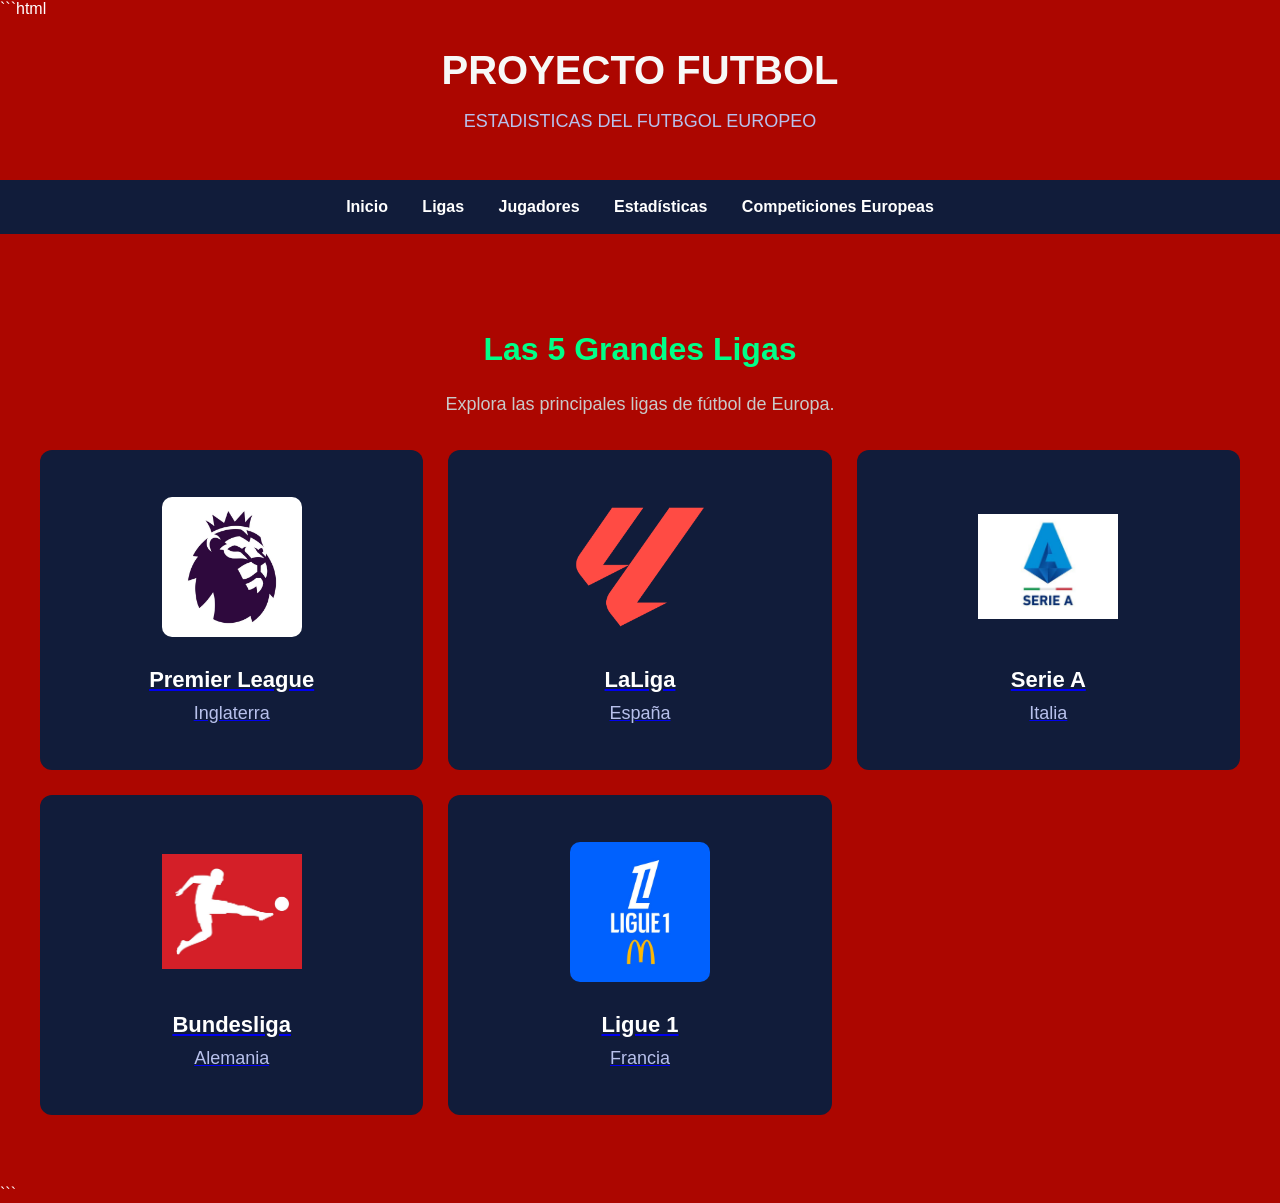
==== index.html @ 1cc6eee3 "Primer avance del Proyecto Futbol" ====
```html
<!DOCTYPE html>
<html lang="es">

<head>

    <meta charset="UTF-8">

    <meta name="viewport" content="width=device-width, initial-scale=1.0">

    <title>Proyecto Futbol</title>

    <link rel="stylesheet" href="style.css">

</head>

<body>

    <!-- ENCABEZADO PRINCIPAL -->
    <header>

        <h1>PROYECTO FUTBOL</h1>

        <p>
            ESTADISTICAS DEL FUTBGOL EUROPEO
        </p>

    </header>


   
    <!-- BARRA DE NAVEGACIÓN -->
    <nav>

        <a href="index.html">Inicio</a>

        <a href="ligas.html">Ligas</a>

        <a href="jugadores.html">Jugadores</a>

        <a href="estadisticas.html">Estadísticas</a>

        <a href="competencias.html">Competiciones Europeas</a>

    </nav>
  
    <!-- CONTENIDO PRINCIPAL -->

    <main>

        <section class="ligas">

            <h2>Las 5 Grandes Ligas</h2>

            <p>
                Explora las principales ligas de fútbol de Europa.
            </p>


            <!-- TARJETAS DE LAS LIGAS -->
            <div class="contenedor-ligas">


                <!-- PREMIER LEAGUE -->

                <a href="ligas.html?liga=premier" class="enlace-liga">

                    <div class="tarjeta-liga">

                        <img
                            src="LOGOS/LOGO PREMIER.jpg"
                            alt="Logo Premier League">

                        <h3>
                            Premier League
                        </h3>

                        <p>
                            Inglaterra
                        </p>

                    </div>

                </a>


                <!-- LALIGA -->

                <a href="ligas.html?liga=laliga" class="enlace-liga">

                    <div class="tarjeta-liga">

                        <img
                            src="LOGOS/LOGO LIGA.png"
                            alt="Logo LaLiga">

                        <h3>
                            LaLiga
                        </h3>

                        <p>
                            España
                        </p>

                    </div>

                </a>


                <!-- SERIE A -->

                <a href="ligas.html?liga=seriea" class="enlace-liga">

                    <div class="tarjeta-liga">

                        <img
                            src="LOGOS/LOGO SERIE A.jpg"
                            alt="Logo Serie A">

                        <h3>
                            Serie A
                        </h3>

                        <p>
                            Italia
                        </p>

                    </div>

                </a>


                <!-- BUNDESLIGA -->

                <a href="ligas.html?liga=bundesliga" class="enlace-liga">

                    <div class="tarjeta-liga">

                        <img
                            src="LOGOS/LOGO BUNDESLIGA.jpg"
                            alt="Logo Bundesliga">

                        <h3>
                            Bundesliga
                        </h3>

                        <p>
                            Alemania
                        </p>

                    </div>

                </a>


                <!-- LIGUE 1 -->

                <a href="ligas.html?liga=ligue1" class="enlace-liga">

                    <div class="tarjeta-liga">

                        <img
                            src="LOGOS/LOGO LIGUE ONE.jpeg"
                            alt="Logo Ligue 1">

                        <h3>
                            Ligue 1
                        </h3>

                        <p>
                            Francia
                        </p>

                    </div>

                </a>


            </div>

        </section>

    </main>

</body>

</html>
```
---- style.css ----
body {

    background-color: #ac0600;

    color: white;

    font-family: Arial, sans-serif;

    margin: 0;

}

header {

    text-align: center;

    padding: 30px;

}

header h1 {

    font-size: 40px;

    margin: 0 0 10px 0;

    color: #f7f8f7;

}

header p {

    color: #b8c1ec;

    font-size: 18px;

}

nav {

    background-color: #111c3a;

    padding: 18px;

    text-align: center;

}

nav a {

    color: white;

    text-decoration: none;

    margin: 0 15px;

    font-weight: bold;

}

nav a:hover {

    color: #1000eb;

}

main {

    max-width: 1200px;

    margin: auto;

    padding: 40px 20px;

}

section {

    text-align: center;

}

section h2 {

    font-size: 32px;

    color: #e9e9e9;

}

section p {

    color: #c9c9c9;

    font-size: 18px;

}

.ligas {

    text-align: center;

    padding: 30px 0;

}

.ligas h2 {

    color: #00ff88;

    font-size: 32px;

}

.ligas > p {

    color: #c9c9c9;

    font-size: 18px;

}

.contenedor-ligas {

    display: grid;

    grid-template-columns: repeat(3, 1fr);

    gap: 25px;

    margin-top: 35px;

}

.tarjeta-liga {

    background-color: #111c3a;

    border-radius: 12px;

    padding: 30px 20px;

    transition: transform 0.3s, background-color 0.3s;

    min-height: 260px;

    display: flex;

    flex-direction: column;

    justify-content: center;

    align-items: center;

}

.tarjeta-liga:hover {

    transform: translateY(-8px);

    background-color: #172653;

}

.tarjeta-liga img {

    width: 140px;

    height: 140px;

    object-fit: contain;

    display: block;

    margin: 0 auto 20px auto;

    border-radius: 10px;

}

.tarjeta-liga h3 {

    font-size: 22px;

    margin: 10px 0;

    color: white;

}

.tarjeta-liga p {

    color: #b8c1ec;

    margin: 0;

}

/* ==========================================
   ETAPA 2 - EQUIPOS DE LA LIGA
   ========================================== */

#seccion-equipos {
    margin-top: 50px;
}

#seccion-equipos h2 {
    color: #00ff88;
    font-size: 30px;
    margin-bottom: 30px;
}


/* CONTENEDOR DE EQUIPOS */

#equipos-liga {
    display: grid;
    grid-template-columns: repeat(4, 1fr);
    gap: 20px;
    margin-top: 25px;
}


/* TARJETA DE CADA EQUIPO */

.tarjeta-equipo {
    background-color: #111c3a;
    border-radius: 12px;
    padding: 25px 15px;

    min-height: 120px;

    display: flex;
    flex-direction: column;
    justify-content: center;
    align-items: center;

    transition: transform 0.3s, background-color 0.3s;
}


/* EFECTO AL PASAR EL MOUSE */

.tarjeta-equipo:hover {
    transform: translateY(-6px);
    background-color: #172653;
}


/* NÚMERO DEL EQUIPO */

.numero-equipo {
    font-size: 18px;
    font-weight: bold;
    color: #00ff88;
    margin-bottom: 8px;
}


/* NOMBRE DEL EQUIPO */

.tarjeta-equipo h3 {
    color: white;
    font-size: 19px;
    margin: 8px 0;
}


/* PAÍS */

.tarjeta-equipo p {
    color: #b8c1ec;
    font-size: 15px;
    margin: 0;
}


/* ==========================================
   ADAPTACIÓN PARA PANTALLAS PEQUEÑAS
   ========================================== */

@media (max-width: 900px) {

    #equipos-liga {
        grid-template-columns: repeat(2, 1fr);
    }

}


@media (max-width: 600px) {

    #equipos-liga {
        grid-template-columns: 1fr;
    }

}
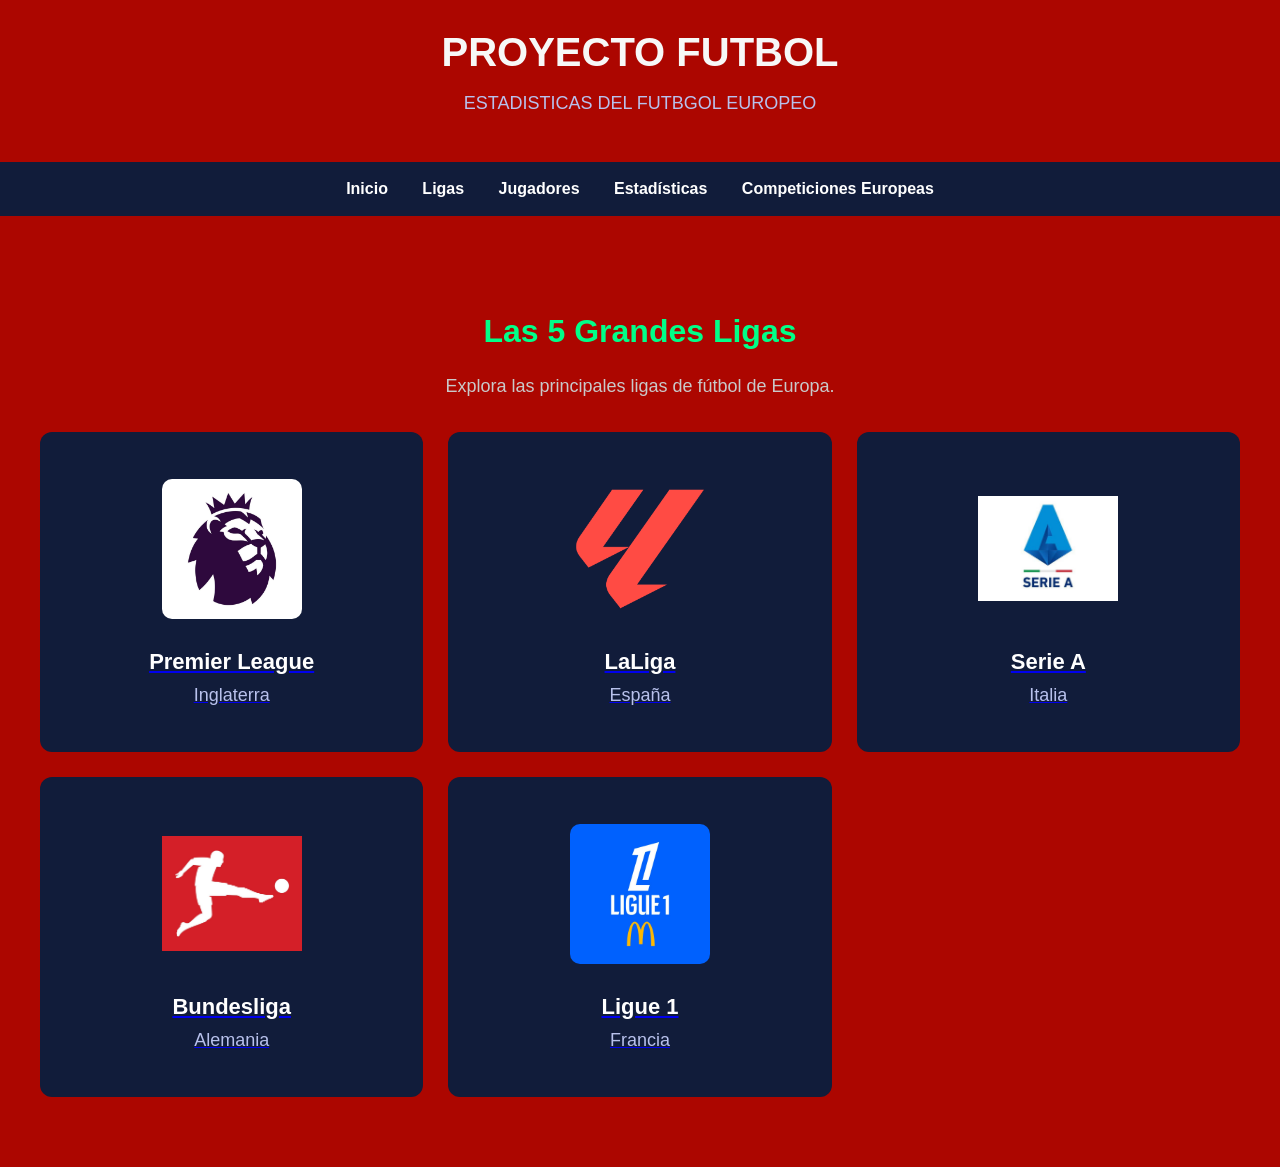
==== commit 6eea7a6c: "Etapa 3 - Modulo de Jugadores" ====
--- a/index.html
+++ b/index.html
@@ -1,4 +1,4 @@
-```html
+
 <!DOCTYPE html>
 <html lang="es">
 
@@ -185,4 +185,3 @@
 </body>
 
 </html>
-```
--- a/style.css
+++ b/style.css
@@ -297,3 +297,102 @@
 
 }
 
+/* ==========================================
+   ETAPA 3 - JUGADORES
+   ========================================== */
+
+.jugadores {
+    text-align: center;
+    padding: 30px 0;
+}
+
+.jugadores h2 {
+    color: #00ff88;
+    font-size: 32px;
+}
+
+.jugadores > p {
+    color: #c9c9c9;
+    font-size: 18px;
+}
+
+/* FILTRO */
+
+.filtro-jugadores {
+    margin: 35px 0;
+}
+
+.filtro-jugadores label {
+    color: white;
+    font-size: 18px;
+    font-weight: bold;
+    margin-right: 10px;
+}
+
+.filtro-jugadores select {
+    background-color: #111c3a;
+    color: white;
+    border: none;
+    border-radius: 8px;
+    padding: 12px 18px;
+    font-size: 16px;
+    cursor: pointer;
+}
+
+/* CONTENEDOR */
+
+#contenedor-jugadores {
+    display: grid;
+    grid-template-columns: repeat(3, 1fr);
+    gap: 25px;
+    margin-top: 30px;
+}
+
+/* TARJETA */
+
+.tarjeta-jugador {
+    background-color: #111c3a;
+    border-radius: 12px;
+    padding: 25px 20px;
+    transition: transform 0.3s, background-color 0.3s;
+}
+
+.tarjeta-jugador:hover {
+    transform: translateY(-6px);
+    background-color: #172653;
+}
+
+.tarjeta-jugador h3 {
+    color: white;
+    font-size: 22px;
+    margin-bottom: 15px;
+}
+
+.tarjeta-jugador p {
+    color: #b8c1ec;
+    font-size: 16px;
+    margin: 8px 0;
+}
+
+.estadistica-jugador {
+    color: #00ff88 !important;
+    font-weight: bold;
+}
+
+/* ADAPTACIÓN A PANTALLAS PEQUEÑAS */
+
+@media (max-width: 900px) {
+
+    #contenedor-jugadores {
+        grid-template-columns: repeat(2, 1fr);
+    }
+
+}
+
+@media (max-width: 600px) {
+
+    #contenedor-jugadores {
+        grid-template-columns: 1fr;
+    }
+
+}
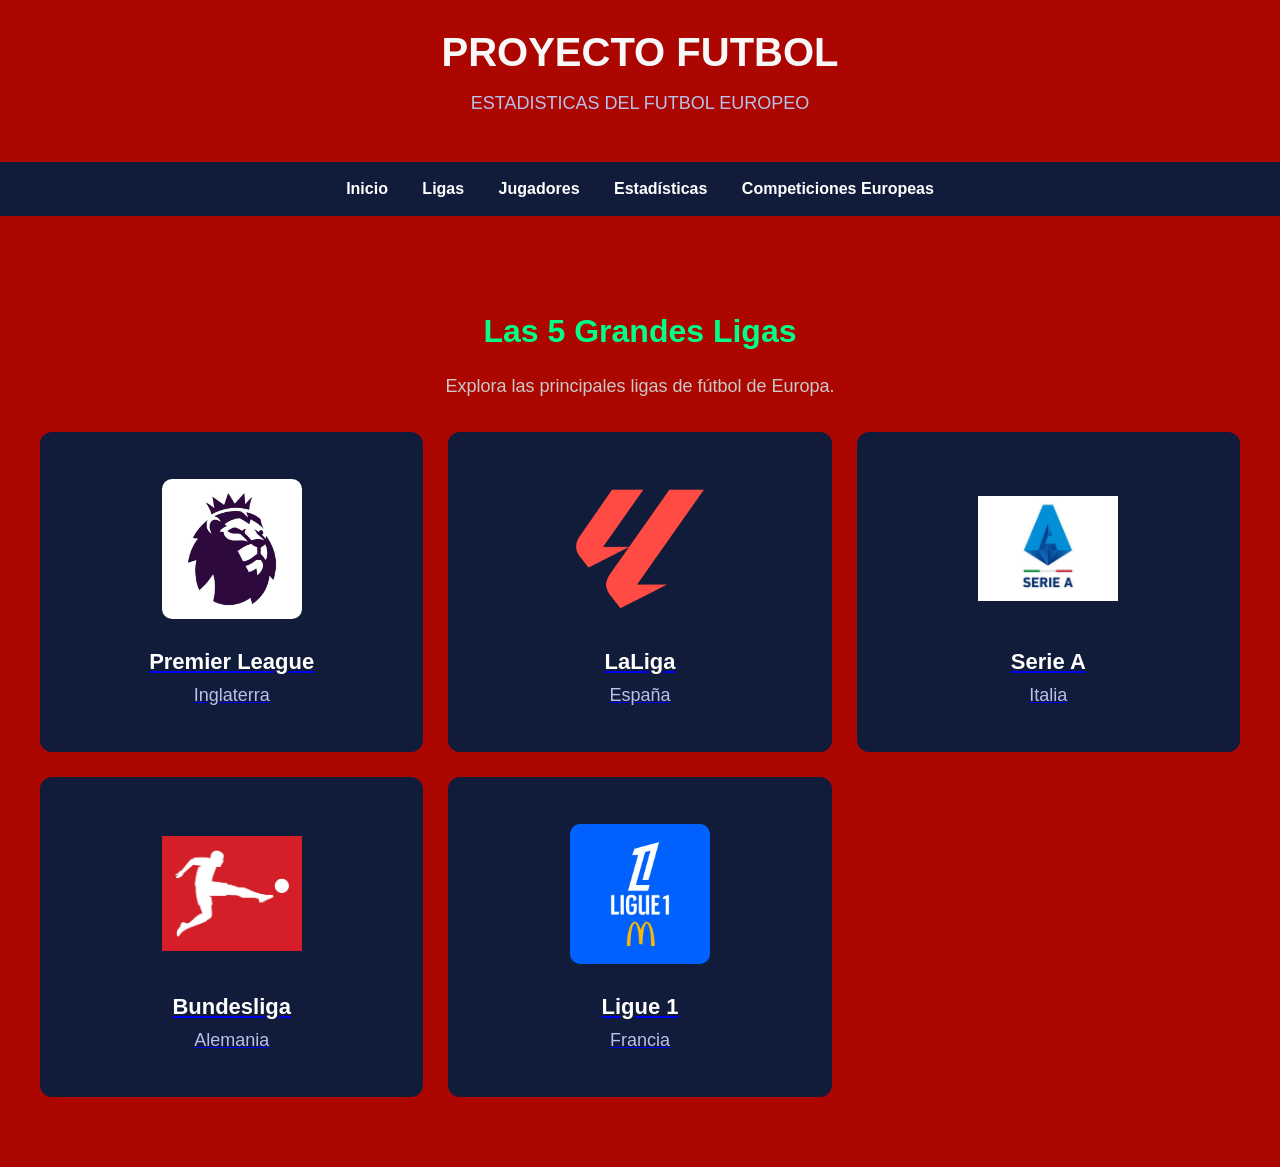
==== commit a66d1a07: "Etapa 5 - Logos de competiciones europeas mas visualicacion de competiciones europeas" ====
--- a/index.html
+++ b/index.html
@@ -22,7 +22,7 @@
         <h1>PROYECTO FUTBOL</h1>
 
         <p>
-            ESTADISTICAS DEL FUTBGOL EUROPEO
+            ESTADISTICAS DEL FUTBOL EUROPEO
         </p>
 
     </header>
@@ -40,7 +40,7 @@
 
         <a href="estadisticas.html">Estadísticas</a>
 
-        <a href="competencias.html">Competiciones Europeas</a>
+        <a href="europa.html">Competiciones Europeas</a>
 
     </nav>
   
--- a/style.css
+++ b/style.css
@@ -395,4 +395,178 @@
         grid-template-columns: 1fr;
     }
 
-}+}
+/* ==========================================
+   ETAPA 4 - ESTADISTICAS
+   ========================================== */
+
+.estadisticas {
+    text-align: center;
+    padding: 30px 0;
+}
+
+.estadisticas h2 {
+    color: #00ff88;
+    font-size: 32px;
+}
+
+.estadisticas > p {
+    color: #c9c9c9;
+    font-size: 18px;
+}
+
+/* FILTROS */
+
+.filtros-estadisticas {
+    display: flex;
+    justify-content: center;
+    align-items: center;
+    gap: 30px;
+    margin: 35px 0;
+    flex-wrap: wrap;
+}
+
+.filtros-estadisticas label {
+    color: white;
+    font-size: 17px;
+    font-weight: bold;
+    margin-right: 8px;
+}
+
+.filtros-estadisticas select {
+    background-color: #111c3a;
+    color: white;
+    border: none;
+    border-radius: 8px;
+    padding: 12px 18px;
+    font-size: 16px;
+    cursor: pointer;
+}
+
+/* TABLA */
+
+.tabla-estadisticas {
+    width: 100%;
+    overflow-x: auto;
+    margin-top: 30px;
+}
+
+.tabla-estadisticas table {
+    width: 100%;
+    border-collapse: collapse;
+    background-color: #111c3a;
+    border-radius: 12px;
+    overflow: hidden;
+}
+
+.tabla-estadisticas th {
+    background-color: #172653;
+    color: #00ff88;
+    padding: 15px 10px;
+    font-size: 16px;
+}
+
+.tabla-estadisticas td {
+    color: white;
+    padding: 14px 10px;
+    border-bottom: 1px solid #29375f;
+}
+
+.tabla-estadisticas tr:hover {
+    background-color: #172653;
+}
+
+.tabla-estadisticas td:nth-child(5),
+.tabla-estadisticas td:nth-child(6),
+.tabla-estadisticas td:nth-child(7) {
+    color: #00ff88;
+    font-weight: bold;
+}
+
+/* PANTALLAS PEQUEÑAS */
+
+@media (max-width: 700px) {
+
+    .filtros-estadisticas {
+        flex-direction: column;
+        gap: 15px;
+    }
+
+    .tabla-estadisticas th,
+    .tabla-estadisticas td {
+        font-size: 14px;
+        padding: 10px 6px;
+    }
+
+}
+/* ==========================================
+ETAPA 5 - COMPETICIONES EUROPEAS
+========================================== */
+
+.europa {
+text-align: center;
+padding: 30px 0;
+}
+
+.europa h2 {
+color: #00ff88;
+font-size: 32px;
+}
+
+.europa > p {
+color: #c9c9c9;
+font-size: 18px;
+}
+
+/* CONTENEDOR */
+
+#contenedor-competiciones {
+display: grid;
+grid-template-columns: repeat(3, 1fr);
+gap: 25px;
+margin-top: 35px;
+}
+
+/* TARJETAS */
+
+.tarjeta-competicion {
+background-color: #111c3a;
+border-radius: 12px;
+padding: 30px 20px;
+min-height: 220px;
+display: flex;
+flex-direction: column;
+justify-content: center;
+transition: transform 0.3s, background-color 0.3s;
+}
+
+.tarjeta-competicion:hover {
+transform: translateY(-8px);
+background-color: #172653;
+}
+
+.tarjeta-competicion h3 {
+color: white;
+font-size: 23px;
+margin-bottom: 18px;
+}
+
+.tarjeta-competicion p {
+color: #b8c1ec;
+font-size: 16px;
+margin: 8px 0;
+line-height: 1.5;
+}
+
+.tarjeta-competicion .formato-competicion {
+color: #00ff88;
+font-weight: bold;
+}
+
+/* PANTALLAS PEQUEÑAS */
+
+@media (max-width: 900px) {
+#contenedor-competiciones {
+grid-template-columns: 1fr;
+}
+}
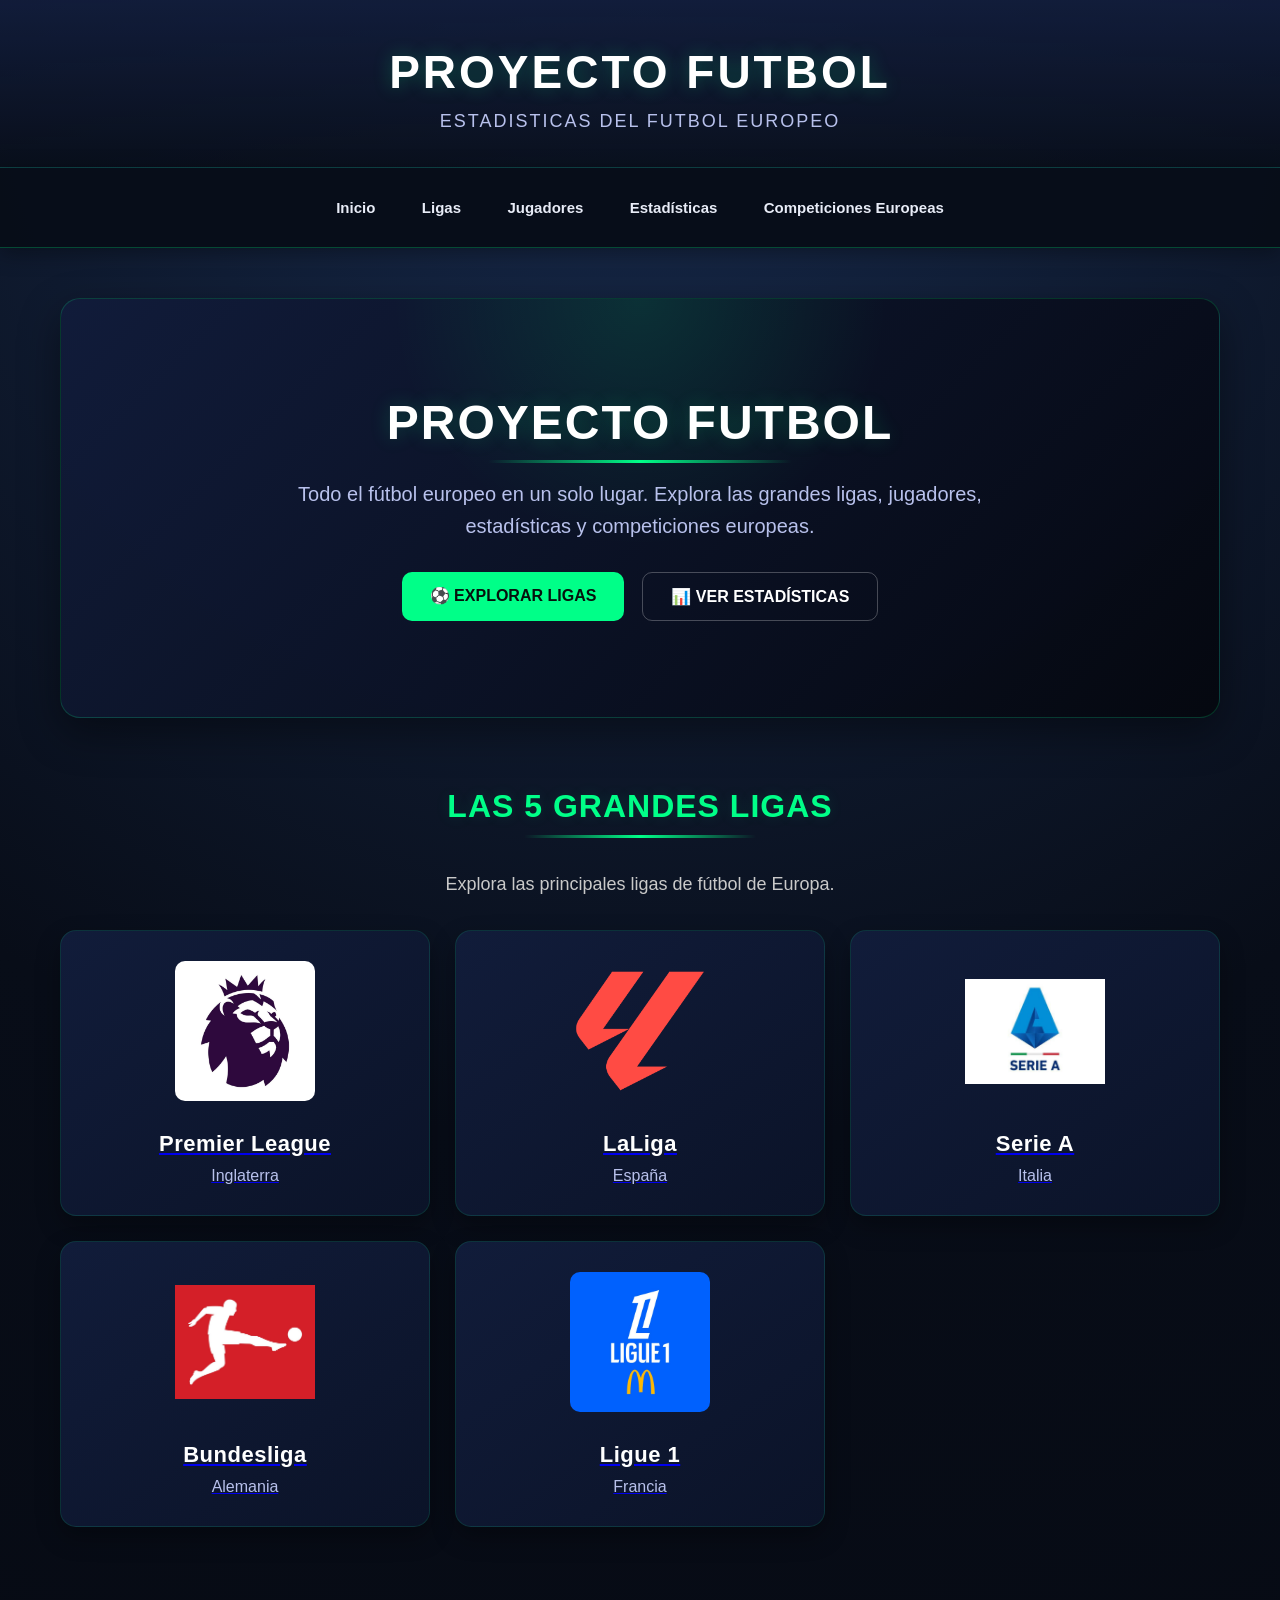
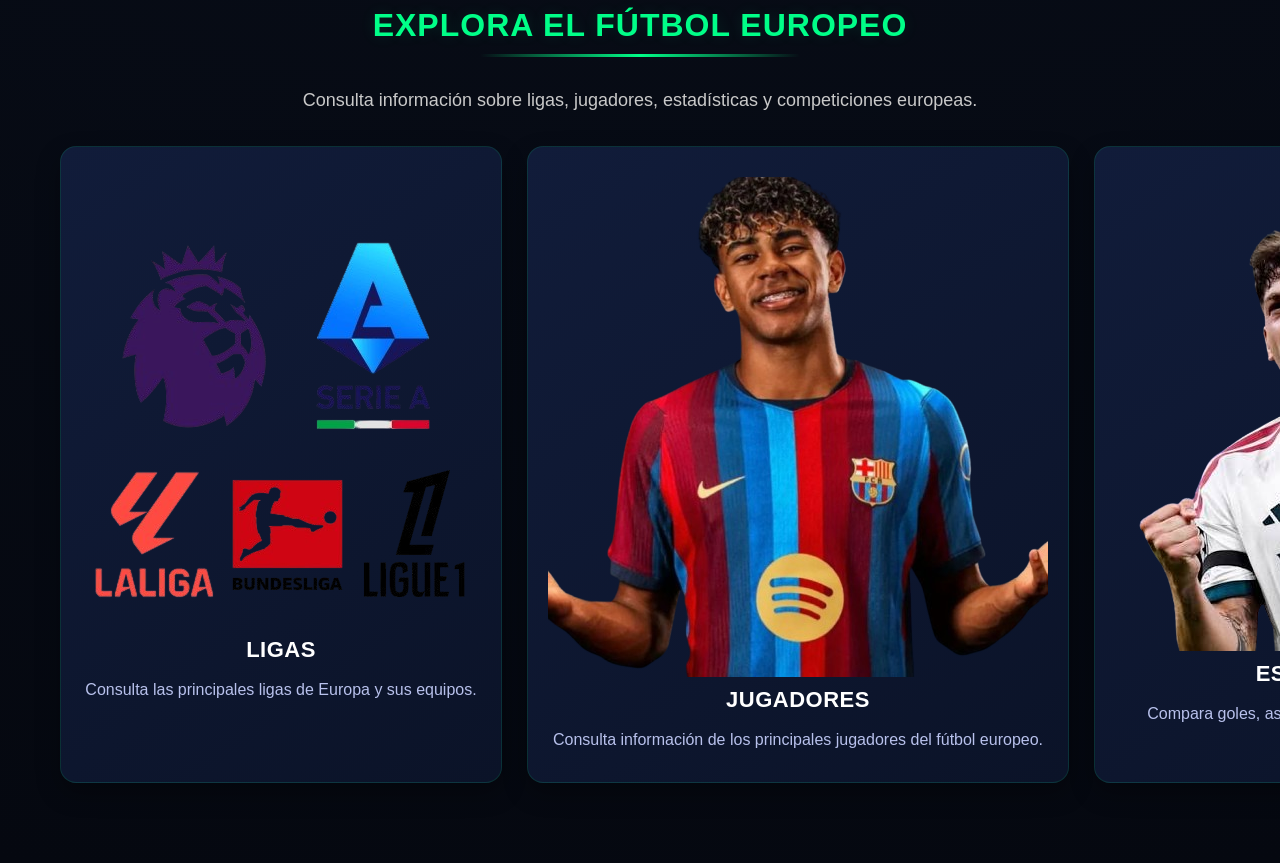
==== commit 1215ad27: "Rediseño visual y responsive" ====
--- a/index.html
+++ b/index.html
@@ -47,7 +47,32 @@
     <!-- CONTENIDO PRINCIPAL -->
 
     <main>
-
+        <!-- HERO PRINCIPAL -->
+<section class="hero">
+
+    <h2> PROYECTO FUTBOL</h2>
+
+    <p>
+        Todo el fútbol europeo en un solo lugar.
+        Explora las grandes ligas, jugadores,
+        estadísticas y competiciones europeas.
+    </p>
+
+    <div class="hero-botones">
+
+        <a href="ligas.html"
+           class="hero-boton hero-boton-principal">
+            ⚽ EXPLORAR LIGAS
+        </a>
+
+        <a href="estadisticas.html"
+           class="hero-boton hero-boton-secundario">
+            📊 VER ESTADÍSTICAS
+        </a>
+
+    </div>
+
+</section>
         <section class="ligas">
 
             <h2>Las 5 Grandes Ligas</h2>
@@ -179,9 +204,75 @@
             </div>
 
         </section>
+         </section>
+
+    <!-- ==========================================
+         ETAPA 6 - ACCESOS PRINCIPALES
+         ========================================== -->
+
+    <section class="accesos-principales">
+
+        <h2>EXPLORA EL FÚTBOL EUROPEO</h2>
+
+        <p>
+            Consulta información sobre ligas, jugadores,
+            estadísticas y competiciones europeas.
+        </p>
+
+        <div class="contenedor-accesos">
+
+            <a href="ligas.html" class="tarjeta-acceso">
+                <img
+                            src="IMAGENES/LIGAS.png"
+                            alt="Logo Ligas">
+                <h3> LIGAS</h3>
+                <p>
+                    Consulta las principales ligas de Europa
+                    y sus equipos.
+                </p>
+            </a>
+
+            <a href="jugadores.html" class="tarjeta-acceso">
+               <img
+                            src="IMAGENES/JUGADORES.png"
+                            alt="Logo Jugadores">
+                <h3> JUGADORES</h3>
+                <p>
+                    Consulta información de los principales
+                    jugadores del fútbol europeo.
+                </p>
+            </a>
+
+            <a href="estadisticas.html" class="tarjeta-acceso">
+              <img
+                            src="IMAGENES/Estadisticas.png"
+                            alt="Logo Estadísticas">
+                <h3> ESTADÍSTICAS</h3>
+                <p>
+                    Compara goles, asistencias y títulos
+                    de los jugadores.
+                </p>
+            </a>
+
+            <a href="europa.html" class="tarjeta-acceso">
+              <img
+                            src="IMAGENES/Trofeos.png"
+                            alt="Logo Trofeos">
+                <h3> COMPETICIONES EUROPEAS</h3>
+                <p>
+                    Consulta información sobre las principales
+                    competiciones europeas.
+                </p>
+            </a>
+
+        </div>
+
+    </section>
+
+</main>
 
     </main>
-
+    
 </body>
 
 </html>
--- a/style.css
+++ b/style.css
@@ -1,95 +1,176 @@
+/* ==========================================
+   PROYECTO FUTBOL - DISEÑO GENERAL
+   ========================================== */
+
+* {
+    box-sizing: border-box;
+}
 
 body {
-
-    background-color: #ac0600;
-
+    background:
+        radial-gradient(circle at top, #182b4d 0%, #080d18 45%, #050810 100%);
     color: white;
-
     font-family: Arial, sans-serif;
-
     margin: 0;
-
-}
+    min-height: 100vh;
+}
+
+/* ==========================================
+   ENCABEZADO
+   ========================================== */
 
 header {
-
     text-align: center;
-
-    padding: 30px;
-
+    padding: 45px 20px 35px 20px;
+    background:
+        linear-gradient(
+            180deg,
+            rgba(17, 28, 58, 0.95),
+            rgba(8, 13, 24, 0.85)
+        );
+    border-bottom: 1px solid rgba(0, 255, 136, 0.18);
 }
 
 header h1 {
-
-    font-size: 40px;
-
-    margin: 0 0 10px 0;
-
-    color: #f7f8f7;
-
+    font-size: 46px;
+    margin: 0 0 12px 0;
+    color: white;
+    letter-spacing: 3px;
+    text-shadow: 0 0 18px rgba(0, 255, 136, 0.25);
 }
 
 header p {
-
     color: #b8c1ec;
-
     font-size: 18px;
-
-}
+    margin: 0;
+    letter-spacing: 2px;
+}
+
+/* ==========================================
+   BARRA DE NAVEGACIÓN
+   ========================================== */
 
 nav {
-
-    background-color: #111c3a;
-
-    padding: 18px;
-
+    background: rgba(8, 13, 24, 0.96);
+    padding: 18px 20px;
     text-align: center;
-
+    border-bottom: 1px solid rgba(0, 255, 136, 0.25);
+    position: sticky;
+    top: 0;
+    z-index: 1000;
+    box-shadow: 0 5px 20px rgba(0, 0, 0, 0.35);
 }
 
 nav a {
+    display: inline-block;
+
+    color: #e8ecf7;
+
+    text-decoration: none;
+
+    margin: 3px 5px;
+
+    padding: 10px 16px;
+
+    border-radius: 8px;
+
+    font-weight: bold;
+
+    font-size: 15px;
+
+    transition:
+        color 0.3s ease,
+        background-color 0.3s ease,
+        transform 0.3s ease;
+}
+
+nav a:hover {
+    color: #00ff88;
+
+    background-color: rgba(0, 255, 136, 0.08);
+
+    transform: translateY(-2px);
+}
+
+/* ==========================================
+   CONTENIDO PRINCIPAL
+   ========================================== */
+
+main {
+    max-width: 1200px;
+    margin: auto;
+    padding: 50px 20px;
+}
+
+section {
+
+    text-align: center;
+
+}
+/* ==========================================
+   TÍTULOS DE SECCIONES
+   ========================================== */
+
+section h2 {
+    position: relative;
+
+    display: inline-block;
+
+    font-size: 32px;
 
     color: white;
 
-    text-decoration: none;
-
-    margin: 0 15px;
-
-    font-weight: bold;
-
-}
-
-nav a:hover {
-
-    color: #1000eb;
-
-}
-
-main {
-
-    max-width: 1200px;
-
-    margin: auto;
-
-    padding: 40px 20px;
-
-}
-
-section {
+    margin: 0 0 18px 0;
+
+    letter-spacing: 1px;
+
+    text-transform: uppercase;
+
+    text-shadow:
+        0 0 15px rgba(0, 255, 136, 0.12);
+}
+
+/* LÍNEA DECORATIVA */
+
+section h2::after {
+    content: "";
+
+    display: block;
+
+    width: 60%;
+
+    height: 3px;
+
+    margin: 10px auto 0 auto;
+
+    background:
+        linear-gradient(
+            90deg,
+            transparent,
+            #00ff88,
+            transparent
+        );
+
+    border-radius: 10px;
+}
+
+.ligas {
 
     text-align: center;
 
-}
-
-section h2 {
+    padding: 30px 0;
+
+}
+
+.ligas h2 {
+
+    color: #00ff88;
 
     font-size: 32px;
 
-    color: #e9e9e9;
-
-}
-
-section p {
+}
+
+.ligas > p {
 
     color: #c9c9c9;
 
@@ -97,30 +178,6 @@
 
 }
 
-.ligas {
-
-    text-align: center;
-
-    padding: 30px 0;
-
-}
-
-.ligas h2 {
-
-    color: #00ff88;
-
-    font-size: 32px;
-
-}
-
-.ligas > p {
-
-    color: #c9c9c9;
-
-    font-size: 18px;
-
-}
-
 .contenedor-ligas {
 
     display: grid;
@@ -133,42 +190,57 @@
 
 }
 
+/* ==========================================
+   TARJETAS DE LAS 5 GRANDES LIGAS
+   ========================================== */
+
 .tarjeta-liga {
-
-    background-color: #111c3a;
-
-    border-radius: 12px;
-
+    background:
+        linear-gradient(
+            145deg,
+            #111c3a,
+            #0b1328
+        );
+    border: 1px solid rgba(0, 255, 136, 0.12);
+    border-radius: 16px;
     padding: 30px 20px;
-
-    transition: transform 0.3s, background-color 0.3s;
-
     min-height: 260px;
 
     display: flex;
-
     flex-direction: column;
-
     justify-content: center;
-
     align-items: center;
 
+    transition:
+        transform 0.3s ease,
+        background 0.3s ease,
+        border-color 0.3s ease,
+        box-shadow 0.3s ease;
+
+    box-shadow:
+        0 10px 25px rgba(0, 0, 0, 0.30);
 }
 
 .tarjeta-liga:hover {
-
-    transform: translateY(-8px);
-
-    background-color: #172653;
-
+    transform: translateY(-10px);
+
+    background:
+        linear-gradient(
+            145deg,
+            #172653,
+            #0d1933
+        );
+
+    border-color: rgba(0, 255, 136, 0.45);
+
+    box-shadow:
+        0 15px 35px rgba(0, 0, 0, 0.50),
+        0 0 20px rgba(0, 255, 136, 0.08);
 }
 
 .tarjeta-liga img {
-
     width: 140px;
-
     height: 140px;
-
     object-fit: contain;
 
     display: block;
@@ -177,24 +249,29 @@
 
     border-radius: 10px;
 
+    transition:
+        transform 0.3s ease,
+        filter 0.3s ease;
+}
+
+.tarjeta-liga:hover img {
+    transform: scale(1.06);
+    filter: drop-shadow(0 0 10px rgba(255, 255, 255, 0.18));
 }
 
 .tarjeta-liga h3 {
-
     font-size: 22px;
-
     margin: 10px 0;
 
     color: white;
 
+    letter-spacing: 0.5px;
 }
 
 .tarjeta-liga p {
-
     color: #b8c1ec;
-
     margin: 0;
-
+    font-size: 16px;
 }
 
 /* ==========================================
@@ -224,57 +301,81 @@
 
 /* TARJETA DE CADA EQUIPO */
 
+/* ==========================================
+   TARJETAS DE EQUIPOS
+   ========================================== */
+
 .tarjeta-equipo {
-    background-color: #111c3a;
-    border-radius: 12px;
+    background:
+        linear-gradient(
+            145deg,
+            #111c3a,
+            #0b1328
+        );
+
+    border: 1px solid rgba(0, 255, 136, 0.10);
+    border-radius: 14px;
+
     padding: 25px 15px;
-
-    min-height: 120px;
+    min-height: 140px;
 
     display: flex;
     flex-direction: column;
     justify-content: center;
     align-items: center;
 
-    transition: transform 0.3s, background-color 0.3s;
-}
-
-
-/* EFECTO AL PASAR EL MOUSE */
+    transition:
+        transform 0.3s ease,
+        background 0.3s ease,
+        border-color 0.3s ease,
+        box-shadow 0.3s ease;
+
+    box-shadow:
+        0 8px 20px rgba(0, 0, 0, 0.25);
+}
 
 .tarjeta-equipo:hover {
-    transform: translateY(-6px);
-    background-color: #172653;
-}
-
-
-/* NÚMERO DEL EQUIPO */
+    transform: translateY(-7px);
+
+    background:
+        linear-gradient(
+            145deg,
+            #172653,
+            #0d1933
+        );
+
+    border-color: rgba(0, 255, 136, 0.35);
+
+    box-shadow:
+        0 12px 28px rgba(0, 0, 0, 0.45),
+        0 0 15px rgba(0, 255, 136, 0.07);
+}
 
 .numero-equipo {
     font-size: 18px;
     font-weight: bold;
+
     color: #00ff88;
+
     margin-bottom: 8px;
 }
-
-
-/* NOMBRE DEL EQUIPO */
 
 .tarjeta-equipo h3 {
     color: white;
     font-size: 19px;
+
     margin: 8px 0;
-}
-
-
-/* PAÍS */
+
+    letter-spacing: 0.3px;
+}
 
 .tarjeta-equipo p {
     color: #b8c1ec;
+
     font-size: 15px;
+
     margin: 0;
 }
-
 
 /* ==========================================
    ADAPTACIÓN PARA PANTALLAS PEQUEÑAS
@@ -350,35 +451,77 @@
 
 /* TARJETA */
 
+/* ==========================================
+   TARJETAS DE JUGADORES
+   ========================================== */
+
 .tarjeta-jugador {
-    background-color: #111c3a;
-    border-radius: 12px;
+    background:
+        linear-gradient(
+            145deg,
+            #111c3a,
+            #0b1328
+        );
+
+    border: 1px solid rgba(0, 255, 136, 0.10);
+    border-radius: 16px;
+
     padding: 25px 20px;
-    transition: transform 0.3s, background-color 0.3s;
+
+    min-height: 190px;
+
+    transition:
+        transform 0.3s ease,
+        background 0.3s ease,
+        border-color 0.3s ease,
+        box-shadow 0.3s ease;
+
+    box-shadow:
+        0 8px 22px rgba(0, 0, 0, 0.28);
 }
 
 .tarjeta-jugador:hover {
-    transform: translateY(-6px);
-    background-color: #172653;
+    transform: translateY(-8px);
+
+    background:
+        linear-gradient(
+            145deg,
+            #172653,
+            #0d1933
+        );
+
+    border-color: rgba(0, 255, 136, 0.40);
+
+    box-shadow:
+        0 14px 30px rgba(0, 0, 0, 0.45),
+        0 0 18px rgba(0, 255, 136, 0.08);
 }
 
 .tarjeta-jugador h3 {
     color: white;
+
     font-size: 22px;
+
     margin-bottom: 15px;
+
+    letter-spacing: 0.5px;
 }
 
 .tarjeta-jugador p {
     color: #b8c1ec;
+
     font-size: 16px;
+
     margin: 8px 0;
 }
 
 .estadistica-jugador {
     color: #00ff88 !important;
+
     font-weight: bold;
-}
-
+
+    font-size: 17px;
+}
 /* ADAPTACIÓN A PANTALLAS PEQUEÑAS */
 
 @media (max-width: 900px) {
@@ -445,42 +588,93 @@
 
 /* TABLA */
 
+/* ==========================================
+   TABLA DE ESTADÍSTICAS
+   ========================================== */
+
 .tabla-estadisticas {
     width: 100%;
     overflow-x: auto;
     margin-top: 30px;
+    border-radius: 14px;
+
+    box-shadow:
+        0 10px 30px rgba(0, 0, 0, 0.35);
 }
 
 .tabla-estadisticas table {
     width: 100%;
     border-collapse: collapse;
-    background-color: #111c3a;
-    border-radius: 12px;
+
+    background:
+        linear-gradient(
+            145deg,
+            #111c3a,
+            #0b1328
+        );
+
+    border-radius: 14px;
     overflow: hidden;
-}
+
+    border: 1px solid rgba(0, 255, 136, 0.12);
+}
+
+/* ENCABEZADOS */
 
 .tabla-estadisticas th {
-    background-color: #172653;
+    background:
+        linear-gradient(
+            135deg,
+            #172653,
+            #111c3a
+        );
+
     color: #00ff88;
-    padding: 15px 10px;
+
+    padding: 17px 12px;
+
     font-size: 16px;
-}
+
+    text-transform: uppercase;
+    letter-spacing: 0.5px;
+
+    border-bottom: 2px solid rgba(0, 255, 136, 0.25);
+}
+
+/* DATOS */
 
 .tabla-estadisticas td {
-    color: white;
-    padding: 14px 10px;
-    border-bottom: 1px solid #29375f;
-}
-
-.tabla-estadisticas tr:hover {
-    background-color: #172653;
-}
+    color: #f1f3f8;
+
+    padding: 15px 12px;
+
+    border-bottom: 1px solid rgba(255, 255, 255, 0.07);
+
+    font-size: 15px;
+}
+
+/* FILAS */
+
+.tabla-estadisticas tbody tr {
+    transition:
+        background-color 0.25s ease,
+        transform 0.25s ease;
+}
+
+.tabla-estadisticas tbody tr:hover {
+    background-color: rgba(0, 255, 136, 0.06);
+}
+
+/* ESTADÍSTICAS IMPORTANTES */
 
 .tabla-estadisticas td:nth-child(5),
 .tabla-estadisticas td:nth-child(6),
 .tabla-estadisticas td:nth-child(7) {
     color: #00ff88;
+
     font-weight: bold;
+
+    font-size: 16px;
 }
 
 /* PANTALLAS PEQUEÑAS */
@@ -528,39 +722,118 @@
 }
 
 /* TARJETAS */
+/* ==========================================
+   TARJETAS DE COMPETICIONES EUROPEAS
+   ========================================== */
 
 .tarjeta-competicion {
-background-color: #111c3a;
-border-radius: 12px;
-padding: 30px 20px;
-min-height: 220px;
-display: flex;
-flex-direction: column;
-justify-content: center;
-transition: transform 0.3s, background-color 0.3s;
+    background:
+        linear-gradient(
+            145deg,
+            #111c3a,
+            #0b1328
+        );
+
+    border: 1px solid rgba(0, 255, 136, 0.12);
+    border-radius: 16px;
+
+    padding: 25px 20px;
+
+    min-height: 300px;
+
+    display: flex;
+    flex-direction: column;
+    justify-content: center;
+    align-items: center;
+
+    transition:
+        transform 0.3s ease,
+        background 0.3s ease,
+        border-color 0.3s ease,
+        box-shadow 0.3s ease;
+
+    box-shadow:
+        0 10px 25px rgba(0, 0, 0, 0.30);
 }
 
 .tarjeta-competicion:hover {
-transform: translateY(-8px);
-background-color: #172653;
-}
+    transform: translateY(-10px);
+
+    background:
+        linear-gradient(
+            145deg,
+            #172653,
+            #0d1933
+        );
+
+    border-color: rgba(0, 255, 136, 0.45);
+
+    box-shadow:
+        0 15px 35px rgba(0, 0, 0, 0.50),
+        0 0 20px rgba(0, 255, 136, 0.08);
+}
+
+/* LOGOS */
+
+.tarjeta-competicion img {
+    width: 90px;
+    height: 90px;
+
+    object-fit: contain;
+
+    display: block;
+
+    margin: 0 auto 15px auto;
+
+    border-radius: 10px;
+
+    transition:
+        transform 0.3s ease,
+        filter 0.3s ease;
+}
+
+.tarjeta-competicion:hover img {
+    transform: scale(1.08);
+
+    filter:
+        drop-shadow(
+            0 0 10px
+            rgba(255, 255, 255, 0.20)
+        );
+}
+
+/* TÍTULO */
 
 .tarjeta-competicion h3 {
-color: white;
-font-size: 23px;
-margin-bottom: 18px;
-}
+    color: white;
+
+    font-size: 21px;
+
+    margin: 8px 0 12px 0;
+
+    letter-spacing: 0.4px;
+}
+
+/* INFORMACIÓN */
 
 .tarjeta-competicion p {
-color: #b8c1ec;
-font-size: 16px;
-margin: 8px 0;
-line-height: 1.5;
-}
+    color: #b8c1ec;
+
+    font-size: 15px;
+
+    margin: 5px 0;
+
+    line-height: 1.5;
+}
+
+/* FORMATO */
 
 .tarjeta-competicion .formato-competicion {
-color: #00ff88;
-font-weight: bold;
+    color: #00ff88;
+
+    font-weight: bold;
+
+    margin-top: 12px;
 }
 
 /* PANTALLAS PEQUEÑAS */
@@ -570,3 +843,508 @@
 grid-template-columns: 1fr;
 }
 }
+
+/* ==========================================
+ETAPA 6 - ACCESOS PRINCIPALES
+========================================== */
+
+.accesos-principales {
+text-align: center;
+padding: 50px 0 30px 0;
+}
+
+.accesos-principales h2 {
+color: #00ff88;
+font-size: 32px;
+margin-bottom: 15px;
+}
+
+.accesos-principales > p {
+color: #c9c9c9;
+font-size: 18px;
+margin-bottom: 35px;
+}
+
+/* CONTENEDOR */
+
+.contenedor-accesos {
+display: grid;
+grid-template-columns: repeat(4, 1fr);
+gap: 25px;
+margin-top: 35px;
+}
+
+/* TARJETAS EXPLORA EL FUTBOL EUROPEO */
+
+.accesos-principales {
+    text-align: center;
+    padding: 50px 0 30px 0;
+}
+
+.accesos-principales h2 {
+    color: #00ff88;
+    font-size: 32px;
+    margin-bottom: 15px;
+}
+
+.accesos-principales > p {
+    color: #c9c9c9;
+    font-size: 18px;
+    margin-bottom: 35px;
+}
+
+/* CONTENEDOR */
+
+.contenedor-accesos {
+    display: grid;
+    grid-template-columns: repeat(4, 1fr);
+    gap: 25px;
+    margin-top: 35px;
+}
+
+/* TARJETAS IGUALES A LAS TARJETAS DE LAS LIGAS */
+
+/* ==========================================
+   TARJETAS DE ACCESO PRINCIPAL
+   ========================================== */
+
+.tarjeta-acceso {
+    background:
+        linear-gradient(
+            145deg,
+            #111c3a,
+            #0b1328
+        );
+
+    border: 1px solid rgba(0, 255, 136, 0.12);
+    border-radius: 16px;
+
+    padding: 30px 20px;
+
+    min-height: 190px;
+
+    display: flex;
+    flex-direction: column;
+    justify-content: center;
+    align-items: center;
+
+    text-decoration: none;
+
+    transition:
+        transform 0.3s ease,
+        background 0.3s ease,
+        border-color 0.3s ease,
+        box-shadow 0.3s ease;
+
+    box-shadow:
+        0 10px 25px rgba(0, 0, 0, 0.30);
+}
+
+.tarjeta-acceso:hover {
+    transform: translateY(-10px);
+
+    background:
+        linear-gradient(
+            145deg,
+            #172653,
+            #0d1933
+        );
+
+    border-color: rgba(0, 255, 136, 0.45);
+
+    box-shadow:
+        0 15px 35px rgba(0, 0, 0, 0.50),
+        0 0 20px rgba(0, 255, 136, 0.08);
+}
+
+/* TÍTULO */
+
+.tarjeta-acceso h3 {
+    color: white;
+
+    font-size: 22px;
+
+    margin: 10px 0 15px 0;
+
+    letter-spacing: 0.5px;
+}
+
+/* DESCRIPCIÓN */
+
+.tarjeta-acceso p {
+    color: #b8c1ec;
+
+    margin: 0;
+
+    font-size: 16px;
+
+    line-height: 1.5;
+}
+/* PANTALLAS MEDIANAS */
+
+@media (max-width: 1000px) {
+    .contenedor-accesos {
+        grid-template-columns: repeat(2, 1fr);
+    }
+}
+
+/* ==========================================
+   NAVEGACIÓN EN CELULARES
+   ========================================== */
+
+@media (max-width: 600px) {
+
+    nav {
+        padding: 12px 10px;
+    }
+
+    nav a {
+        margin: 3px 2px;
+        padding: 8px 10px;
+        font-size: 14px;
+    }
+}
+/* ==========================================
+   PORTADA - HERO PRINCIPAL
+   ========================================== */
+
+.hero {
+    position: relative;
+
+    min-height: 420px;
+
+    display: flex;
+    flex-direction: column;
+    justify-content: center;
+    align-items: center;
+
+    text-align: center;
+
+    padding: 70px 20px;
+
+    margin-bottom: 40px;
+
+    border-radius: 20px;
+
+    overflow: hidden;
+
+    background:
+        linear-gradient(
+            135deg,
+            rgba(17, 28, 58, 0.98),
+            rgba(5, 8, 16, 0.98)
+        );
+
+    border: 1px solid rgba(0, 255, 136, 0.18);
+
+    box-shadow:
+        0 15px 40px rgba(0, 0, 0, 0.40);
+}
+
+/* EFECTO DE LUZ */
+
+.hero::before {
+    content: "";
+
+    position: absolute;
+
+    width: 500px;
+    height: 500px;
+
+    background:
+        radial-gradient(
+            circle,
+            rgba(0, 255, 136, 0.12),
+            transparent 70%
+        );
+
+    top: -250px;
+    left: 50%;
+
+    transform: translateX(-50%);
+
+    pointer-events: none;
+}
+
+/* CONTENIDO */
+
+.hero h2 {
+    position: relative;
+
+    color: white;
+
+    font-size: 48px;
+
+    margin: 0 0 15px 0;
+
+    letter-spacing: 2px;
+
+    text-shadow:
+        0 0 20px rgba(0, 255, 136, 0.20);
+}
+
+.hero p {
+    position: relative;
+
+    color: #b8c1ec;
+
+    font-size: 20px;
+
+    max-width: 700px;
+
+    line-height: 1.6;
+
+    margin: 0 0 30px 0;
+}
+
+/* BOTONES */
+
+.hero-botones {
+    position: relative;
+
+    display: flex;
+
+    gap: 18px;
+
+    justify-content: center;
+
+    flex-wrap: wrap;
+}
+
+.hero-boton {
+    display: inline-block;
+
+    padding: 14px 28px;
+
+    border-radius: 10px;
+
+    text-decoration: none;
+
+    font-weight: bold;
+
+    font-size: 16px;
+
+    transition:
+        transform 0.3s ease,
+        background-color 0.3s ease,
+        box-shadow 0.3s ease;
+}
+
+.hero-boton-principal {
+    background-color: #00ff88;
+
+    color: #06120d;
+}
+
+.hero-boton-principal:hover {
+    transform: translateY(-4px);
+
+    background-color: #35ffa6;
+
+    box-shadow:
+        0 8px 20px rgba(0, 255, 136, 0.25);
+}
+
+.hero-boton-secundario {
+    background-color: transparent;
+
+    color: white;
+
+    border: 1px solid rgba(255, 255, 255, 0.25);
+}
+
+.hero-boton-secundario:hover {
+    transform: translateY(-4px);
+
+    border-color: #00ff88;
+
+    color: #00ff88;
+}
+
+/* CELULARES */
+
+@media (max-width: 600px) {
+
+    .hero {
+        min-height: 360px;
+
+        padding: 50px 20px;
+    }
+
+    .hero h2 {
+        font-size: 34px;
+    }
+
+    .hero p {
+        font-size: 17px;
+    }
+
+    .hero-botones {
+        flex-direction: column;
+
+        width: 100%;
+    }
+
+    .hero-boton {
+        width: 100%;
+    }
+}
+/* ==========================================
+   LIGAS EN CELULARES
+   ========================================== */
+
+@media (max-width: 600px) {
+
+    .contenedor-ligas {
+        grid-template-columns: 1fr;
+        gap: 20px;
+    }
+
+    .tarjeta-liga {
+        min-height: 230px;
+        padding: 25px 15px;
+    }
+
+    .tarjeta-liga img {
+        width: 120px;
+        height: 120px;
+    }
+
+    .tarjeta-liga h3 {
+        font-size: 20px;
+    }
+}
+/* ==========================================
+   EQUIPOS EN CELULARES
+   ========================================== */
+
+@media (max-width: 600px) {
+
+    #equipos-liga {
+        grid-template-columns: 1fr;
+        gap: 15px;
+    }
+
+    .tarjeta-equipo {
+        min-height: 120px;
+        padding: 20px 15px;
+    }
+
+    .tarjeta-equipo h3 {
+        font-size: 18px;
+    }
+
+}
+/* ==========================================
+   JUGADORES EN CELULARES
+   ========================================== */
+
+@media (max-width: 600px) {
+
+    #contenedor-jugadores {
+        grid-template-columns: 1fr;
+        gap: 20px;
+    }
+
+    .tarjeta-jugador {
+        min-height: 170px;
+        padding: 22px 18px;
+    }
+
+    .tarjeta-jugador h3 {
+        font-size: 20px;
+    }
+
+    .tarjeta-jugador p {
+        font-size: 15px;
+    }
+
+}
+/* ==========================================
+   ESTADÍSTICAS EN CELULARES
+   ========================================== */
+
+@media (max-width: 600px) {
+
+    .filtros-estadisticas {
+        flex-direction: column;
+        gap: 15px;
+        margin: 25px 0;
+    }
+
+    .filtros-estadisticas select {
+        width: 100%;
+        max-width: 300px;
+    }
+
+    .tabla-estadisticas {
+        margin-top: 20px;
+        overflow-x: auto;
+    }
+
+    .tabla-estadisticas table {
+        min-width: 700px;
+    }
+
+    .tabla-estadisticas th,
+    .tabla-estadisticas td {
+        padding: 12px 10px;
+        font-size: 14px;
+    }
+
+}
+/* ==========================================
+   COMPETICIONES EUROPEAS EN CELULARES
+   ========================================== */
+
+@media (max-width: 600px) {
+
+    #contenedor-competiciones {
+        grid-template-columns: 1fr;
+        gap: 20px;
+    }
+
+    .tarjeta-competicion {
+        min-height: 280px;
+        padding: 25px 18px;
+    }
+
+    .tarjeta-competicion img {
+        width: 80px;
+        height: 80px;
+    }
+
+    .tarjeta-competicion h3 {
+        font-size: 20px;
+    }
+
+    .tarjeta-competicion p {
+        font-size: 14px;
+    }
+
+}
+/* ==========================================
+   ACCESOS PRINCIPALES EN CELULARES
+   ========================================== */
+
+@media (max-width: 600px) {
+
+    .contenedor-accesos {
+        grid-template-columns: 1fr;
+        gap: 20px;
+    }
+
+    .tarjeta-acceso {
+        min-height: 170px;
+        padding: 25px 18px;
+    }
+
+    .tarjeta-acceso h3 {
+        font-size: 20px;
+    }
+
+    .tarjeta-acceso p {
+        font-size: 15px;
+    }
+
+}
